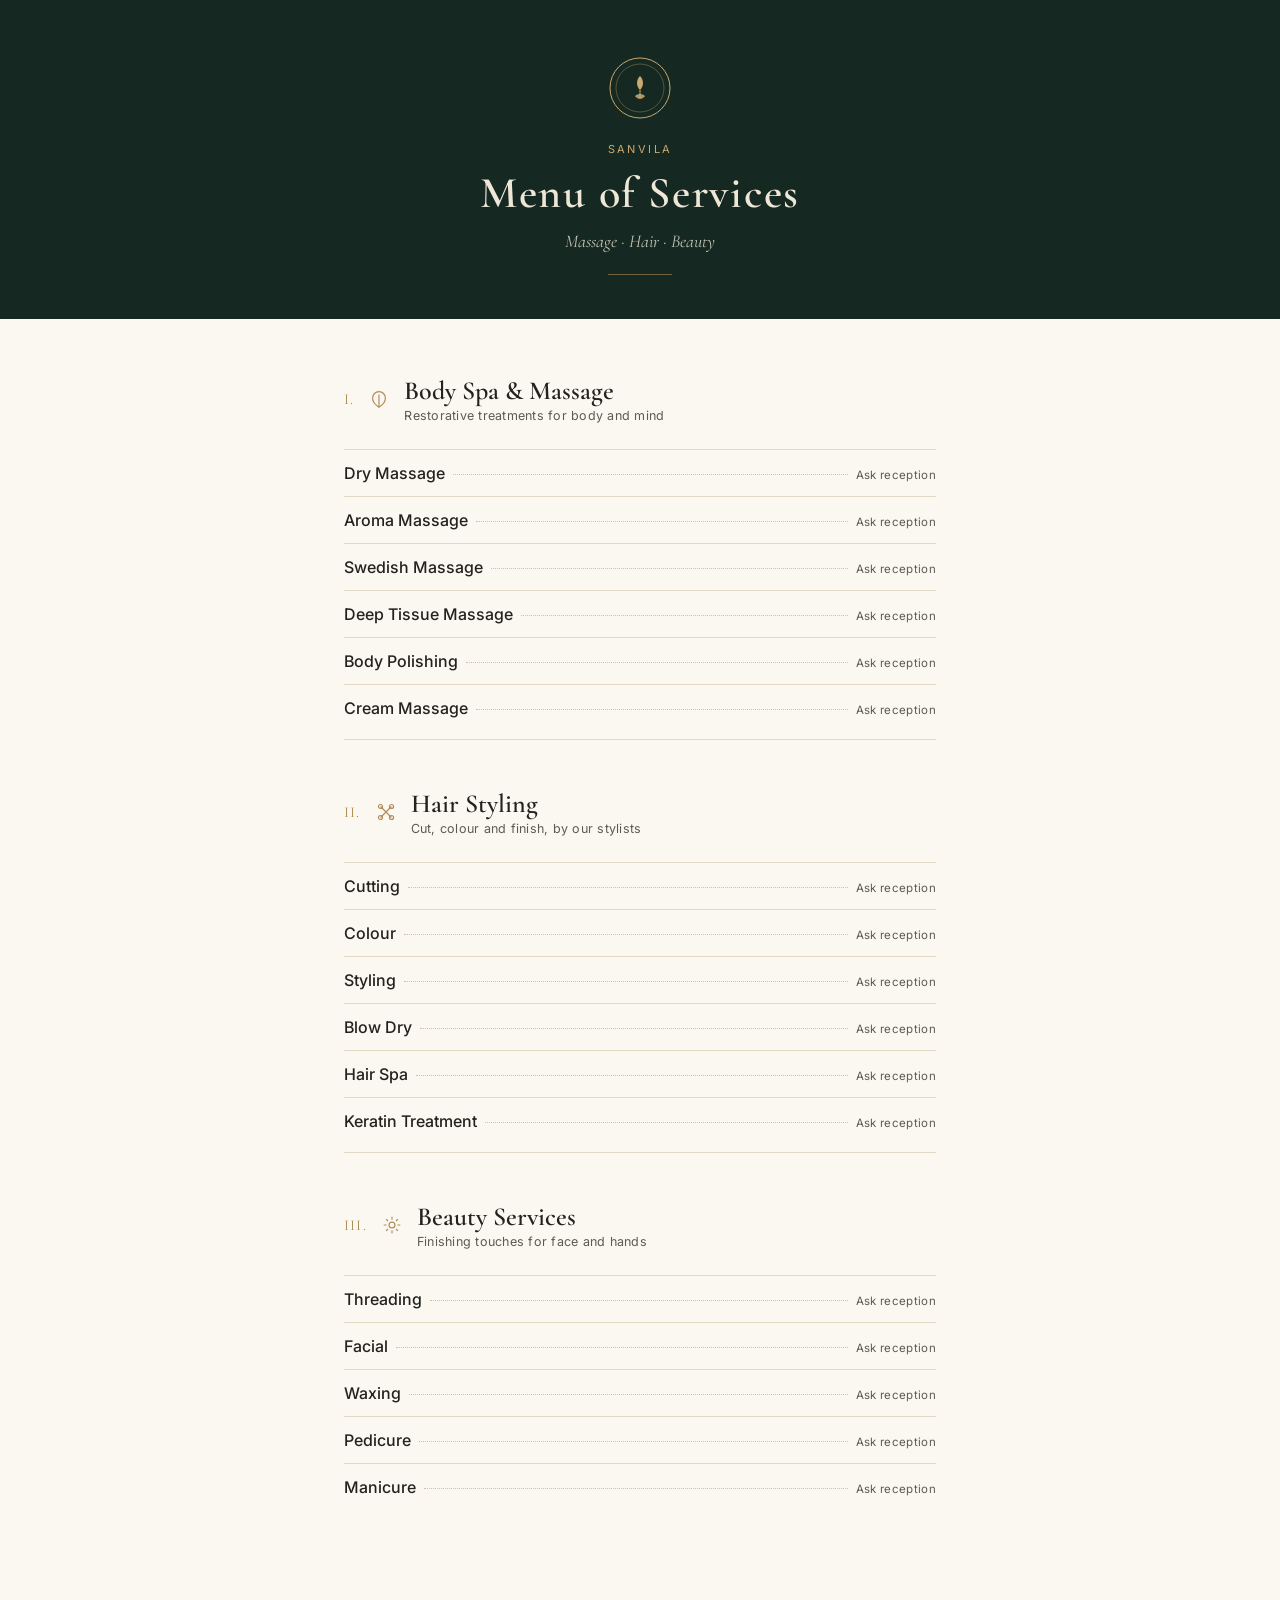
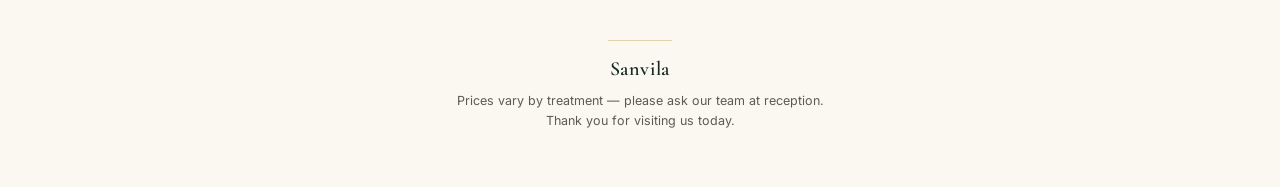
==== menu.html @ 435ff44e "Add files via upload" ====
<!DOCTYPE html>
<html lang="en">
<head>
<meta charset="UTF-8">
<meta name="viewport" content="width=device-width, initial-scale=1.0">
<title>Sanvila — Menu of Services</title>
<link rel="preconnect" href="https://fonts.googleapis.com">
<link rel="preconnect" href="https://fonts.gstatic.com" crossorigin>
<link href="https://fonts.googleapis.com/css2?family=Cormorant+Garamond:wght@500;600&family=Inter:wght@400;500;600&display=swap" rel="stylesheet">
<style>
  :root{
    --forest:#152922; --sand:#EEE7D8; --cream:#FBF8F1;
    --gold:#B08D57; --gold-light:#CBA96E; --charcoal:#22221E;
    --charcoal-soft:#5B5B52; --line:#E2D9C4;
  }
  *{box-sizing:border-box;}
  html{scroll-behavior:smooth;}
  body{margin:0;background:var(--cream);color:var(--charcoal);font-family:Inter,system-ui,sans-serif;}

  .hero{background:var(--forest);color:var(--sand);padding:56px 24px 44px;text-align:center;position:relative;}
  .seal{width:64px;height:64px;margin:0 auto 18px;}
  .eyebrow{font-size:11px;letter-spacing:.22em;text-transform:uppercase;color:var(--gold-light);margin-bottom:10px;}
  .word{font-family:'Cormorant Garamond',Georgia,serif;font-size:44px;font-weight:600;letter-spacing:.04em;margin:0;}
  .tag{font-family:'Cormorant Garamond',Georgia,serif;font-style:italic;font-size:18px;color:var(--sand);opacity:.8;margin-top:10px;}
  .hero-rule{width:64px;height:1px;background:var(--gold);margin:22px auto 0;opacity:.6;}

  main{max-width:640px;margin:0 auto;padding:8px 24px 60px;}

  .section{padding:48px 0 8px;border-bottom:1px solid var(--line);}
  .section:last-of-type{border-bottom:none;}
  .sec-head{display:flex;align-items:center;gap:14px;margin-bottom:26px;}
  .sec-num{font-family:'Cormorant Garamond',Georgia,serif;font-size:15px;color:var(--gold);letter-spacing:.08em;}
  .sec-glyph{width:22px;height:22px;color:var(--gold);flex:none;}
  .sec-title{font-family:'Cormorant Garamond',Georgia,serif;font-size:26px;font-weight:600;margin:0;}
  .sec-sub{font-size:12.5px;color:var(--charcoal-soft);margin-top:2px;letter-spacing:.02em;}

  .item{display:flex;align-items:baseline;gap:8px;padding:13px 0;border-top:1px solid var(--line);}
  .item:first-of-type{border-top:none;}
  .item-name{font-size:16px;font-weight:500;color:var(--charcoal);}
  .item-leader{flex:1;border-bottom:1px dotted var(--gold-light);height:1px;transform:translateY(-4px);opacity:.7;}
  .item-note{font-size:11.5px;color:var(--charcoal-soft);letter-spacing:.03em;white-space:nowrap;}

  footer{text-align:center;padding:40px 24px 56px;color:var(--charcoal-soft);}
  footer .hero-rule{background:var(--gold-light);opacity:.5;}
  footer .word{font-size:20px;color:var(--forest);margin-top:16px;}
  footer .note{font-size:12.5px;margin-top:10px;line-height:1.6;}

  @media (max-width:420px){
    .word{font-size:36px;}
    .sec-title{font-size:22px;}
  }
</style>
</head>
<body>

  <div class="hero">
    <svg class="seal" viewBox="0 0 64 64" fill="none" xmlns="http://www.w3.org/2000/svg">
      <circle cx="32" cy="32" r="30" stroke="#CBA96E" stroke-width="1"/>
      <circle cx="32" cy="32" r="24" stroke="#CBA96E" stroke-width="0.6" opacity=".6"/>
      <path d="M32 20c4 4 4 10 0 14c-4-4-4-10 0-14z" fill="#CBA96E"/>
      <path d="M32 34v8" stroke="#CBA96E" stroke-width="1"/>
      <path d="M32 38c-3 0-5 2-5 2s2 3 5 3 5-3 5-3-2-2-5-2z" fill="#CBA96E" opacity=".85"/>
    </svg>
    <div class="eyebrow">Sanvila</div>
    <h1 class="word">Menu of Services</h1>
    <div class="tag">Massage &middot; Hair &middot; Beauty</div>
    <div class="hero-rule"></div>
  </div>

  <main>

    <div class="section">
      <div class="sec-head">
        <span class="sec-num">I.</span>
        <svg class="sec-glyph" viewBox="0 0 24 24" fill="none" stroke="currentColor" stroke-width="1.3"><path d="M12 21c-4-2.5-7-6-7-10a7 7 0 0 1 14 0c0 4-3 7.5-7 10z"/><path d="M12 21V7"/></svg>
        <div>
          <h2 class="sec-title">Body Spa &amp; Massage</h2>
          <div class="sec-sub">Restorative treatments for body and mind</div>
        </div>
      </div>
      <div class="item"><span class="item-name">Dry Massage</span><span class="item-leader"></span><span class="item-note">Ask reception</span></div>
      <div class="item"><span class="item-name">Aroma Massage</span><span class="item-leader"></span><span class="item-note">Ask reception</span></div>
      <div class="item"><span class="item-name">Swedish Massage</span><span class="item-leader"></span><span class="item-note">Ask reception</span></div>
      <div class="item"><span class="item-name">Deep Tissue Massage</span><span class="item-leader"></span><span class="item-note">Ask reception</span></div>
      <div class="item"><span class="item-name">Body Polishing</span><span class="item-leader"></span><span class="item-note">Ask reception</span></div>
      <div class="item"><span class="item-name">Cream Massage</span><span class="item-leader"></span><span class="item-note">Ask reception</span></div>
    </div>

    <div class="section">
      <div class="sec-head">
        <span class="sec-num">II.</span>
        <svg class="sec-glyph" viewBox="0 0 24 24" fill="none" stroke="currentColor" stroke-width="1.3"><path d="M6 6l12 12M18 6L6 18"/><circle cx="6" cy="18" r="2.2"/><circle cx="18" cy="18" r="2.2"/><circle cx="6" cy="6" r="2.2"/><circle cx="18" cy="6" r="2.2"/></svg>
        <div>
          <h2 class="sec-title">Hair Styling</h2>
          <div class="sec-sub">Cut, colour and finish, by our stylists</div>
        </div>
      </div>
      <div class="item"><span class="item-name">Cutting</span><span class="item-leader"></span><span class="item-note">Ask reception</span></div>
      <div class="item"><span class="item-name">Colour</span><span class="item-leader"></span><span class="item-note">Ask reception</span></div>
      <div class="item"><span class="item-name">Styling</span><span class="item-leader"></span><span class="item-note">Ask reception</span></div>
      <div class="item"><span class="item-name">Blow Dry</span><span class="item-leader"></span><span class="item-note">Ask reception</span></div>
      <div class="item"><span class="item-name">Hair Spa</span><span class="item-leader"></span><span class="item-note">Ask reception</span></div>
      <div class="item"><span class="item-name">Keratin Treatment</span><span class="item-leader"></span><span class="item-note">Ask reception</span></div>
    </div>

    <div class="section">
      <div class="sec-head">
        <span class="sec-num">III.</span>
        <svg class="sec-glyph" viewBox="0 0 24 24" fill="none" stroke="currentColor" stroke-width="1.3"><path d="M12 3v3M12 18v3M3 12h3M18 12h3M5.6 5.6l2 2M16.4 16.4l2 2M5.6 18.4l2-2M16.4 7.6l2-2"/><circle cx="12" cy="12" r="3.2"/></svg>
        <div>
          <h2 class="sec-title">Beauty Services</h2>
          <div class="sec-sub">Finishing touches for face and hands</div>
        </div>
      </div>
      <div class="item"><span class="item-name">Threading</span><span class="item-leader"></span><span class="item-note">Ask reception</span></div>
      <div class="item"><span class="item-name">Facial</span><span class="item-leader"></span><span class="item-note">Ask reception</span></div>
      <div class="item"><span class="item-name">Waxing</span><span class="item-leader"></span><span class="item-note">Ask reception</span></div>
      <div class="item"><span class="item-name">Pedicure</span><span class="item-leader"></span><span class="item-note">Ask reception</span></div>
      <div class="item"><span class="item-name">Manicure</span><span class="item-leader"></span><span class="item-note">Ask reception</span></div>
    </div>

  </main>

  <footer>
    <div class="hero-rule"></div>
    <div class="word">Sanvila</div>
    <div class="note">Prices vary by treatment &mdash; please ask our team at reception.<br>Thank you for visiting us today.</div>
  </footer>

</body>
</html>
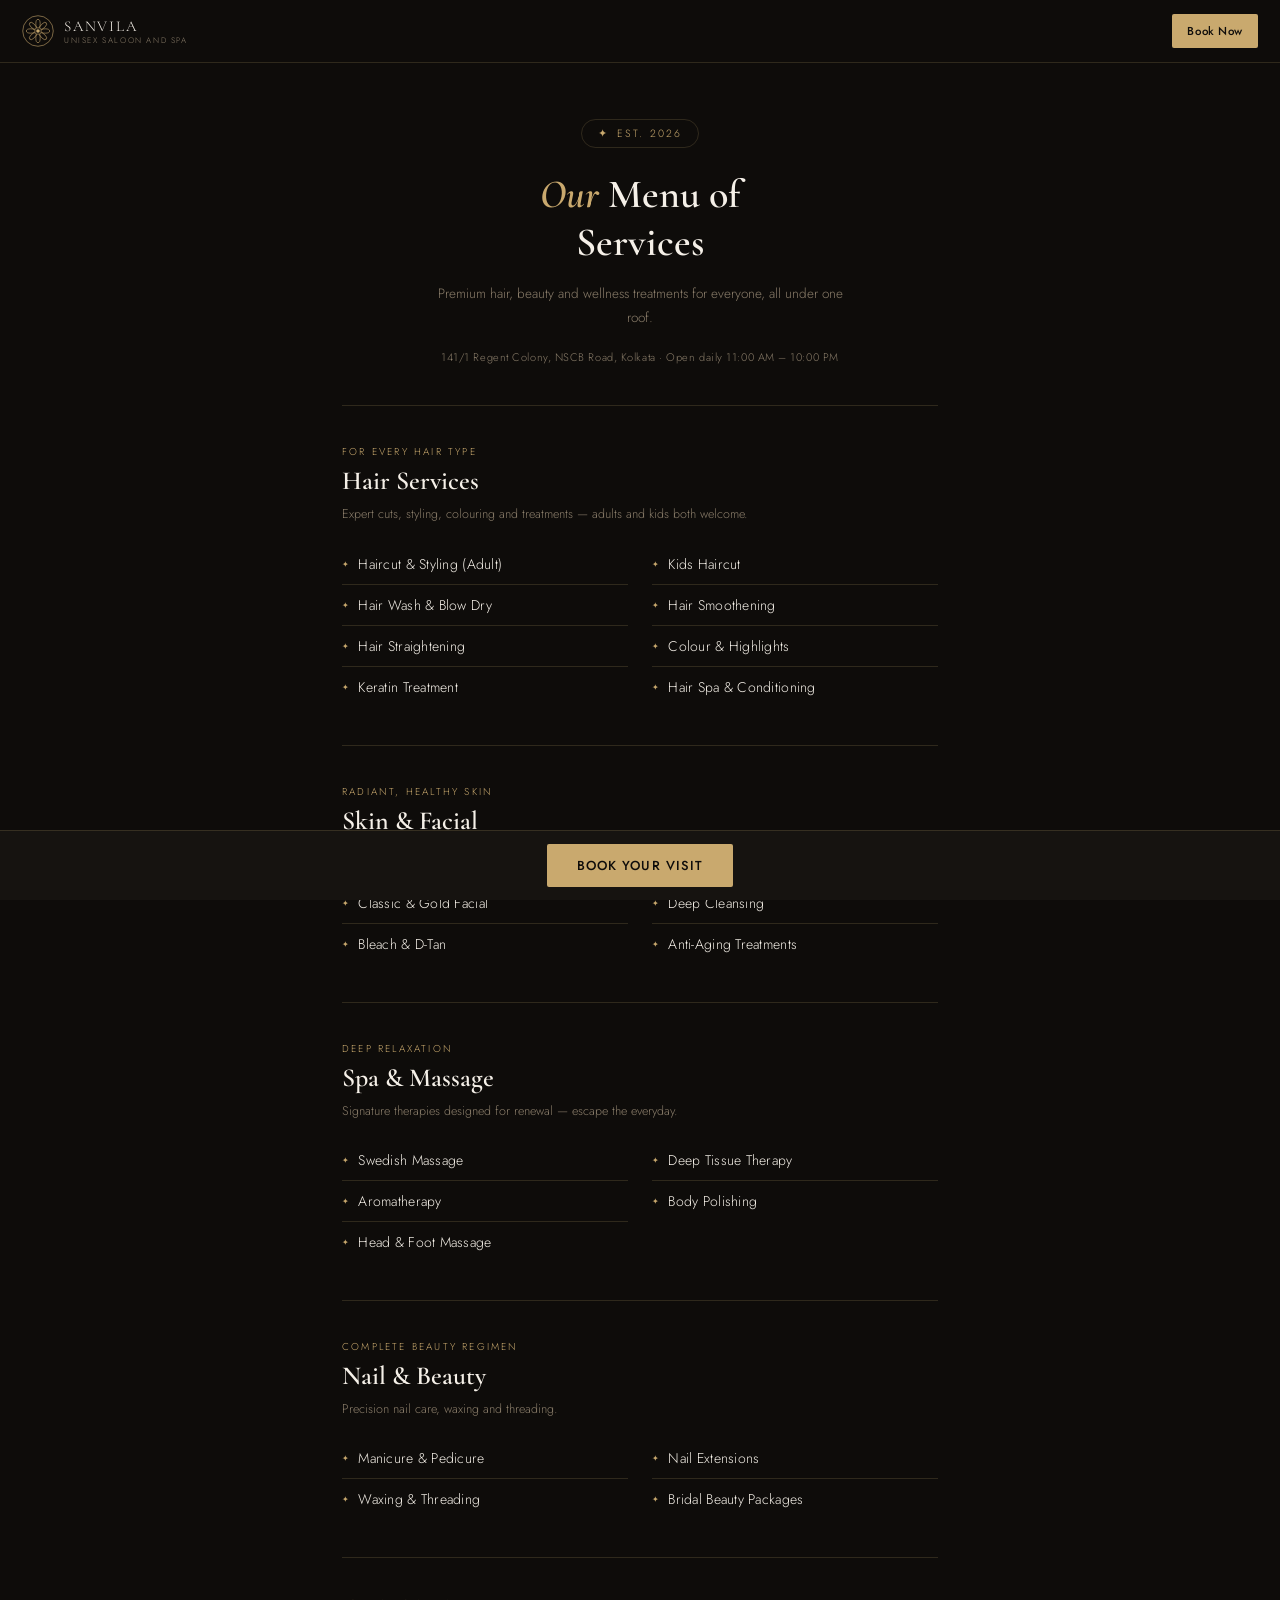
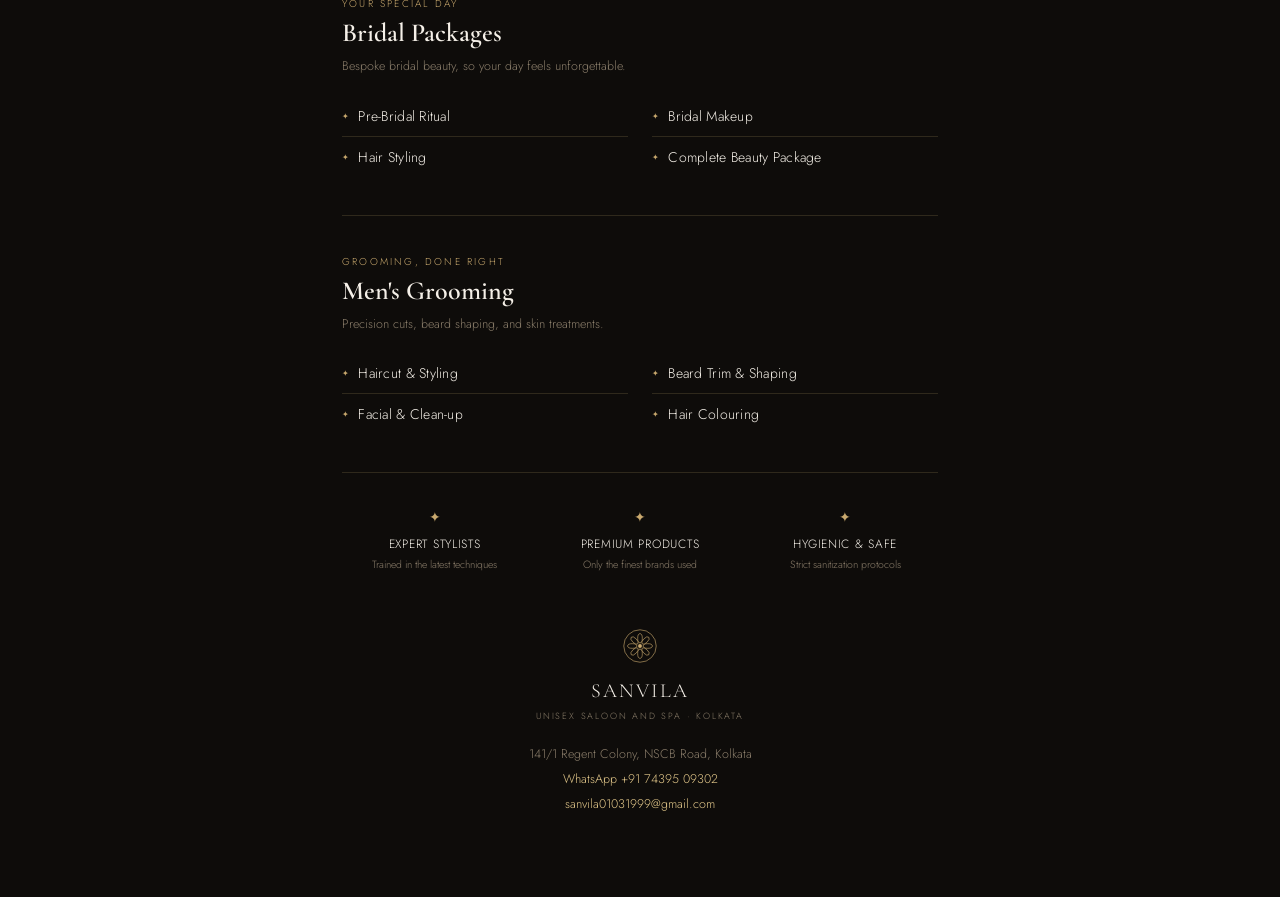
==== commit 65cb2201: "Update menu.html" ====
--- a/menu.html
+++ b/menu.html
@@ -4,128 +4,226 @@
 <meta charset="UTF-8">
 <meta name="viewport" content="width=device-width, initial-scale=1.0">
 <title>Sanvila — Menu of Services</title>
+<meta name="description" content="Sanvila Unisex Saloon & Spa — full menu of hair, skin, spa, nail, bridal and grooming services. Kolkata.">
 <link rel="preconnect" href="https://fonts.googleapis.com">
 <link rel="preconnect" href="https://fonts.gstatic.com" crossorigin>
-<link href="https://fonts.googleapis.com/css2?family=Cormorant+Garamond:wght@500;600&family=Inter:wght@400;500;600&display=swap" rel="stylesheet">
+<link href="https://fonts.googleapis.com/css2?family=Cormorant+Garamond:ital,wght@0,400;0,600;1,400&family=Jost:wght@300;400;500&display=swap" rel="stylesheet">
 <style>
   :root{
-    --forest:#152922; --sand:#EEE7D8; --cream:#FBF8F1;
-    --gold:#B08D57; --gold-light:#CBA96E; --charcoal:#22221E;
-    --charcoal-soft:#5B5B52; --line:#E2D9C4;
+    --ink:#0e0c0a; --panel:#161310; --card:#1b1712;
+    --gold:#c9a96e; --gold-light:#e2c78a; --cream:#f5f0e8; --muted:#8a7d6a;
+    --line:rgba(201,169,110,.18);
   }
   *{box-sizing:border-box;}
   html{scroll-behavior:smooth;}
-  body{margin:0;background:var(--cream);color:var(--charcoal);font-family:Inter,system-ui,sans-serif;}
-
-  .hero{background:var(--forest);color:var(--sand);padding:56px 24px 44px;text-align:center;position:relative;}
-  .seal{width:64px;height:64px;margin:0 auto 18px;}
-  .eyebrow{font-size:11px;letter-spacing:.22em;text-transform:uppercase;color:var(--gold-light);margin-bottom:10px;}
-  .word{font-family:'Cormorant Garamond',Georgia,serif;font-size:44px;font-weight:600;letter-spacing:.04em;margin:0;}
-  .tag{font-family:'Cormorant Garamond',Georgia,serif;font-style:italic;font-size:18px;color:var(--sand);opacity:.8;margin-top:10px;}
-  .hero-rule{width:64px;height:1px;background:var(--gold);margin:22px auto 0;opacity:.6;}
-
-  main{max-width:640px;margin:0 auto;padding:8px 24px 60px;}
-
-  .section{padding:48px 0 8px;border-bottom:1px solid var(--line);}
-  .section:last-of-type{border-bottom:none;}
-  .sec-head{display:flex;align-items:center;gap:14px;margin-bottom:26px;}
-  .sec-num{font-family:'Cormorant Garamond',Georgia,serif;font-size:15px;color:var(--gold);letter-spacing:.08em;}
-  .sec-glyph{width:22px;height:22px;color:var(--gold);flex:none;}
-  .sec-title{font-family:'Cormorant Garamond',Georgia,serif;font-size:26px;font-weight:600;margin:0;}
-  .sec-sub{font-size:12.5px;color:var(--charcoal-soft);margin-top:2px;letter-spacing:.02em;}
-
-  .item{display:flex;align-items:baseline;gap:8px;padding:13px 0;border-top:1px solid var(--line);}
-  .item:first-of-type{border-top:none;}
-  .item-name{font-size:16px;font-weight:500;color:var(--charcoal);}
-  .item-leader{flex:1;border-bottom:1px dotted var(--gold-light);height:1px;transform:translateY(-4px);opacity:.7;}
-  .item-note{font-size:11.5px;color:var(--charcoal-soft);letter-spacing:.03em;white-space:nowrap;}
-
-  footer{text-align:center;padding:40px 24px 56px;color:var(--charcoal-soft);}
-  footer .hero-rule{background:var(--gold-light);opacity:.5;}
-  footer .word{font-size:20px;color:var(--forest);margin-top:16px;}
-  footer .note{font-size:12.5px;margin-top:10px;line-height:1.6;}
+  body{margin:0;background:var(--ink);color:var(--cream);font-family:'Jost',sans-serif;font-weight:300;padding-bottom:70px;}
+  em{font-style:italic;font-family:'Cormorant Garamond',serif;color:var(--gold);}
+
+  .topbar{position:sticky;top:0;z-index:20;background:var(--ink);border-bottom:1px solid var(--line);
+    display:flex;align-items:center;justify-content:space-between;padding:14px 22px;gap:12px;}
+  .brand{display:flex;align-items:center;gap:10px;text-decoration:none;color:inherit;}
+  .brand svg{width:32px;height:32px;color:var(--gold);}
+  .brand-text{display:flex;flex-direction:column;line-height:1.25;}
+  .brand-name{font-family:'Cormorant Garamond',serif;font-size:15px;letter-spacing:.12em;color:var(--cream);}
+  .brand-sub{font-size:8px;letter-spacing:.2em;color:var(--muted);}
+  .wa-btn{background:var(--gold);color:var(--ink);text-decoration:none;font-size:11.5px;font-weight:500;
+    letter-spacing:.05em;padding:9px 15px;border-radius:2px;white-space:nowrap;}
+
+  .hero{text-align:center;padding:56px 24px 40px;position:relative;}
+  .badge{display:inline-flex;align-items:center;gap:8px;border:1px solid var(--line);border-radius:20px;
+    padding:6px 16px;font-size:10.5px;letter-spacing:.2em;color:var(--gold);text-transform:uppercase;margin-bottom:22px;}
+  .hero h1{font-family:'Cormorant Garamond',serif;font-weight:600;font-size:40px;margin:0;line-height:1.2;color:var(--cream);}
+  .hero p{max-width:420px;margin:16px auto 0;font-size:13.5px;color:var(--muted);line-height:1.75;font-weight:300;}
+  .hero .addr{font-size:11px;color:var(--muted);margin-top:20px;letter-spacing:.05em;}
+
+  main{max-width:640px;margin:0 auto;padding:0 22px;}
+
+  .section{padding:38px 0;border-top:1px solid var(--line);}
+  .sec-eyebrow{font-size:10px;letter-spacing:.22em;text-transform:uppercase;color:var(--gold);margin-bottom:6px;}
+  .sec-title{font-family:'Cormorant Garamond',serif;font-size:26px;font-weight:600;margin:0 0 8px;color:var(--cream);}
+  .sec-desc{font-size:12.5px;color:var(--muted);line-height:1.7;max-width:480px;font-weight:300;}
+
+  .items{display:grid;grid-template-columns:1fr 1fr;gap:0 24px;margin-top:18px;}
+  .item{display:flex;align-items:baseline;gap:9px;padding:10px 0;font-size:14px;color:var(--cream);
+    border-top:1px solid var(--line);font-weight:300;letter-spacing:.02em;}
+  .items .item:nth-child(-n+2){border-top:none;}
+  .item::before{content:'✦';color:var(--gold);font-size:8px;position:relative;top:-2px;}
+
+  .features{display:grid;grid-template-columns:repeat(3,1fr);gap:20px;padding:34px 0 6px;border-top:1px solid var(--line);}
+  .feature{text-align:center;}
+  .feature .mark{color:var(--gold);font-size:14px;margin-bottom:8px;}
+  .feature .ft-title{font-size:12px;letter-spacing:.06em;color:var(--cream);}
+  .feature .ft-sub{font-size:10.5px;color:var(--muted);margin-top:4px;line-height:1.5;}
+
+  footer{text-align:center;padding:50px 24px 10px;}
+  footer svg{width:34px;height:34px;color:var(--gold);margin-bottom:10px;}
+  footer .word{font-family:'Cormorant Garamond',serif;font-size:20px;color:var(--cream);letter-spacing:.1em;}
+  footer .sub{font-size:9px;letter-spacing:.2em;text-transform:uppercase;color:var(--muted);margin:6px 0 20px;}
+  footer .contact{font-size:12.5px;line-height:2;color:var(--muted);}
+  footer a{color:var(--gold-light);text-decoration:none;}
+
+  .book-fixed{position:fixed;left:0;right:0;bottom:0;z-index:30;background:var(--panel);border-top:1px solid var(--line);
+    padding:13px 20px;display:flex;justify-content:center;}
+  .book-fixed a{background:var(--gold);color:var(--ink);text-decoration:none;font-size:13px;font-weight:500;
+    padding:12px 30px;border-radius:2px;letter-spacing:.08em;text-transform:uppercase;}
 
   @media (max-width:420px){
-    .word{font-size:36px;}
-    .sec-title{font-size:22px;}
+    .hero h1{font-size:31px;}
+    .items{grid-template-columns:1fr;}
+    .items .item:nth-child(2){border-top:1px solid var(--line);}
+    .items .item:nth-child(1){border-top:none;}
+    .features{grid-template-columns:1fr;text-align:left;}
+    .feature{display:flex;align-items:baseline;gap:10px;}
   }
 </style>
 </head>
 <body>
 
+  <div class="topbar">
+    <a href="https://sanvila-website.vercel.app/#home" class="brand">
+      <svg viewBox="0 0 44 44" fill="none" xmlns="http://www.w3.org/2000/svg">
+        <circle cx="22" cy="22" r="21" stroke="currentColor" stroke-width="0.8"/>
+        <g transform="translate(22,22)">
+          <ellipse cx="0" cy="-10" rx="3" ry="6" fill="none" stroke="currentColor" stroke-width="0.8" transform="rotate(0)"/>
+          <ellipse cx="0" cy="-10" rx="3" ry="6" fill="none" stroke="currentColor" stroke-width="0.8" transform="rotate(45)"/>
+          <ellipse cx="0" cy="-10" rx="3" ry="6" fill="none" stroke="currentColor" stroke-width="0.8" transform="rotate(90)"/>
+          <ellipse cx="0" cy="-10" rx="3" ry="6" fill="none" stroke="currentColor" stroke-width="0.8" transform="rotate(135)"/>
+          <ellipse cx="0" cy="-10" rx="3" ry="6" fill="none" stroke="currentColor" stroke-width="0.8" transform="rotate(180)"/>
+          <ellipse cx="0" cy="-10" rx="3" ry="6" fill="none" stroke="currentColor" stroke-width="0.8" transform="rotate(225)"/>
+          <ellipse cx="0" cy="-10" rx="3" ry="6" fill="none" stroke="currentColor" stroke-width="0.8" transform="rotate(270)"/>
+          <ellipse cx="0" cy="-10" rx="3" ry="6" fill="none" stroke="currentColor" stroke-width="0.8" transform="rotate(315)"/>
+          <circle cx="0" cy="0" r="2.5" fill="currentColor"/>
+        </g>
+      </svg>
+      <span class="brand-text">
+        <span class="brand-name">SANVILA</span>
+        <span class="brand-sub">UNISEX SALOON AND SPA</span>
+      </span>
+    </a>
+    <a class="wa-btn" href="https://wa.me/917439509302?text=Hi%20Sanvila!%20I%20would%20like%20to%20book%20an%20appointment." target="_blank" rel="noopener">Book Now</a>
+  </div>
+
   <div class="hero">
-    <svg class="seal" viewBox="0 0 64 64" fill="none" xmlns="http://www.w3.org/2000/svg">
-      <circle cx="32" cy="32" r="30" stroke="#CBA96E" stroke-width="1"/>
-      <circle cx="32" cy="32" r="24" stroke="#CBA96E" stroke-width="0.6" opacity=".6"/>
-      <path d="M32 20c4 4 4 10 0 14c-4-4-4-10 0-14z" fill="#CBA96E"/>
-      <path d="M32 34v8" stroke="#CBA96E" stroke-width="1"/>
-      <path d="M32 38c-3 0-5 2-5 2s2 3 5 3 5-3 5-3-2-2-5-2z" fill="#CBA96E" opacity=".85"/>
+    <div class="badge"><span>✦</span><span>Est. 2026</span></div>
+    <h1><em>Our</em> Menu of<br>Services</h1>
+    <p>Premium hair, beauty and wellness treatments for everyone, all under one roof.</p>
+    <div class="addr">141/1 Regent Colony, NSCB Road, Kolkata &middot; Open daily 11:00 AM – 10:00 PM</div>
+  </div>
+
+  <main>
+
+    <div class="section">
+      <div class="sec-eyebrow">For Every Hair Type</div>
+      <h2 class="sec-title">Hair Services</h2>
+      <div class="sec-desc">Expert cuts, styling, colouring and treatments — adults and kids both welcome.</div>
+      <div class="items">
+        <div class="item">Haircut &amp; Styling (Adult)</div>
+        <div class="item">Kids Haircut</div>
+        <div class="item">Hair Wash &amp; Blow Dry</div>
+        <div class="item">Hair Smoothening</div>
+        <div class="item">Hair Straightening</div>
+        <div class="item">Colour &amp; Highlights</div>
+        <div class="item">Keratin Treatment</div>
+        <div class="item">Hair Spa &amp; Conditioning</div>
+      </div>
+    </div>
+
+    <div class="section">
+      <div class="sec-eyebrow">Radiant, Healthy Skin</div>
+      <h2 class="sec-title">Skin &amp; Facial</h2>
+      <div class="sec-desc">Revitalising facials, clean-ups and advanced skin treatments.</div>
+      <div class="items">
+        <div class="item">Classic &amp; Gold Facial</div>
+        <div class="item">Deep Cleansing</div>
+        <div class="item">Bleach &amp; D-Tan</div>
+        <div class="item">Anti-Aging Treatments</div>
+      </div>
+    </div>
+
+    <div class="section">
+      <div class="sec-eyebrow">Deep Relaxation</div>
+      <h2 class="sec-title">Spa &amp; Massage</h2>
+      <div class="sec-desc">Signature therapies designed for renewal — escape the everyday.</div>
+      <div class="items">
+        <div class="item">Swedish Massage</div>
+        <div class="item">Deep Tissue Therapy</div>
+        <div class="item">Aromatherapy</div>
+        <div class="item">Body Polishing</div>
+        <div class="item">Head &amp; Foot Massage</div>
+      </div>
+    </div>
+
+    <div class="section">
+      <div class="sec-eyebrow">Complete Beauty Regimen</div>
+      <h2 class="sec-title">Nail &amp; Beauty</h2>
+      <div class="sec-desc">Precision nail care, waxing and threading.</div>
+      <div class="items">
+        <div class="item">Manicure &amp; Pedicure</div>
+        <div class="item">Nail Extensions</div>
+        <div class="item">Waxing &amp; Threading</div>
+        <div class="item">Bridal Beauty Packages</div>
+      </div>
+    </div>
+
+    <div class="section">
+      <div class="sec-eyebrow">Your Special Day</div>
+      <h2 class="sec-title">Bridal Packages</h2>
+      <div class="sec-desc">Bespoke bridal beauty, so your day feels unforgettable.</div>
+      <div class="items">
+        <div class="item">Pre-Bridal Ritual</div>
+        <div class="item">Bridal Makeup</div>
+        <div class="item">Hair Styling</div>
+        <div class="item">Complete Beauty Package</div>
+      </div>
+    </div>
+
+    <div class="section">
+      <div class="sec-eyebrow">Grooming, Done Right</div>
+      <h2 class="sec-title">Men's Grooming</h2>
+      <div class="sec-desc">Precision cuts, beard shaping, and skin treatments.</div>
+      <div class="items">
+        <div class="item">Haircut &amp; Styling</div>
+        <div class="item">Beard Trim &amp; Shaping</div>
+        <div class="item">Facial &amp; Clean-up</div>
+        <div class="item">Hair Colouring</div>
+      </div>
+    </div>
+
+    <div class="features">
+      <div class="feature"><div class="mark">✦</div><div class="ft-title">EXPERT STYLISTS</div><div class="ft-sub">Trained in the latest techniques</div></div>
+      <div class="feature"><div class="mark">✦</div><div class="ft-title">PREMIUM PRODUCTS</div><div class="ft-sub">Only the finest brands used</div></div>
+      <div class="feature"><div class="mark">✦</div><div class="ft-title">HYGIENIC &amp; SAFE</div><div class="ft-sub">Strict sanitization protocols</div></div>
+    </div>
+
+  </main>
+
+  <footer>
+    <svg viewBox="0 0 44 44" fill="none" xmlns="http://www.w3.org/2000/svg">
+      <circle cx="22" cy="22" r="21" stroke="currentColor" stroke-width="0.8"/>
+      <g transform="translate(22,22)">
+        <ellipse cx="0" cy="-10" rx="3" ry="6" fill="none" stroke="currentColor" stroke-width="0.8" transform="rotate(0)"/>
+        <ellipse cx="0" cy="-10" rx="3" ry="6" fill="none" stroke="currentColor" stroke-width="0.8" transform="rotate(45)"/>
+        <ellipse cx="0" cy="-10" rx="3" ry="6" fill="none" stroke="currentColor" stroke-width="0.8" transform="rotate(90)"/>
+        <ellipse cx="0" cy="-10" rx="3" ry="6" fill="none" stroke="currentColor" stroke-width="0.8" transform="rotate(135)"/>
+        <ellipse cx="0" cy="-10" rx="3" ry="6" fill="none" stroke="currentColor" stroke-width="0.8" transform="rotate(180)"/>
+        <ellipse cx="0" cy="-10" rx="3" ry="6" fill="none" stroke="currentColor" stroke-width="0.8" transform="rotate(225)"/>
+        <ellipse cx="0" cy="-10" rx="3" ry="6" fill="none" stroke="currentColor" stroke-width="0.8" transform="rotate(270)"/>
+        <ellipse cx="0" cy="-10" rx="3" ry="6" fill="none" stroke="currentColor" stroke-width="0.8" transform="rotate(315)"/>
+        <circle cx="0" cy="0" r="2.5" fill="currentColor"/>
+      </g>
     </svg>
-    <div class="eyebrow">Sanvila</div>
-    <h1 class="word">Menu of Services</h1>
-    <div class="tag">Massage &middot; Hair &middot; Beauty</div>
-    <div class="hero-rule"></div>
+    <div class="word">SANVILA</div>
+    <div class="sub">Unisex Saloon and Spa &middot; Kolkata</div>
+    <div class="contact">
+      141/1 Regent Colony, NSCB Road, Kolkata<br>
+      <a href="https://wa.me/917439509302">WhatsApp +91 74395 09302</a><br>
+      <a href="mailto:sanvila01031999@gmail.com">sanvila01031999@gmail.com</a>
+    </div>
+  </footer>
+
+  <div class="book-fixed">
+    <a href="https://wa.me/917439509302?text=Hi%20Sanvila!%20I%20would%20like%20to%20book%20an%20appointment." target="_blank" rel="noopener">Book Your Visit</a>
   </div>
-
-  <main>
-
-    <div class="section">
-      <div class="sec-head">
-        <span class="sec-num">I.</span>
-        <svg class="sec-glyph" viewBox="0 0 24 24" fill="none" stroke="currentColor" stroke-width="1.3"><path d="M12 21c-4-2.5-7-6-7-10a7 7 0 0 1 14 0c0 4-3 7.5-7 10z"/><path d="M12 21V7"/></svg>
-        <div>
-          <h2 class="sec-title">Body Spa &amp; Massage</h2>
-          <div class="sec-sub">Restorative treatments for body and mind</div>
-        </div>
-      </div>
-      <div class="item"><span class="item-name">Dry Massage</span><span class="item-leader"></span><span class="item-note">Ask reception</span></div>
-      <div class="item"><span class="item-name">Aroma Massage</span><span class="item-leader"></span><span class="item-note">Ask reception</span></div>
-      <div class="item"><span class="item-name">Swedish Massage</span><span class="item-leader"></span><span class="item-note">Ask reception</span></div>
-      <div class="item"><span class="item-name">Deep Tissue Massage</span><span class="item-leader"></span><span class="item-note">Ask reception</span></div>
-      <div class="item"><span class="item-name">Body Polishing</span><span class="item-leader"></span><span class="item-note">Ask reception</span></div>
-      <div class="item"><span class="item-name">Cream Massage</span><span class="item-leader"></span><span class="item-note">Ask reception</span></div>
-    </div>
-
-    <div class="section">
-      <div class="sec-head">
-        <span class="sec-num">II.</span>
-        <svg class="sec-glyph" viewBox="0 0 24 24" fill="none" stroke="currentColor" stroke-width="1.3"><path d="M6 6l12 12M18 6L6 18"/><circle cx="6" cy="18" r="2.2"/><circle cx="18" cy="18" r="2.2"/><circle cx="6" cy="6" r="2.2"/><circle cx="18" cy="6" r="2.2"/></svg>
-        <div>
-          <h2 class="sec-title">Hair Styling</h2>
-          <div class="sec-sub">Cut, colour and finish, by our stylists</div>
-        </div>
-      </div>
-      <div class="item"><span class="item-name">Cutting</span><span class="item-leader"></span><span class="item-note">Ask reception</span></div>
-      <div class="item"><span class="item-name">Colour</span><span class="item-leader"></span><span class="item-note">Ask reception</span></div>
-      <div class="item"><span class="item-name">Styling</span><span class="item-leader"></span><span class="item-note">Ask reception</span></div>
-      <div class="item"><span class="item-name">Blow Dry</span><span class="item-leader"></span><span class="item-note">Ask reception</span></div>
-      <div class="item"><span class="item-name">Hair Spa</span><span class="item-leader"></span><span class="item-note">Ask reception</span></div>
-      <div class="item"><span class="item-name">Keratin Treatment</span><span class="item-leader"></span><span class="item-note">Ask reception</span></div>
-    </div>
-
-    <div class="section">
-      <div class="sec-head">
-        <span class="sec-num">III.</span>
-        <svg class="sec-glyph" viewBox="0 0 24 24" fill="none" stroke="currentColor" stroke-width="1.3"><path d="M12 3v3M12 18v3M3 12h3M18 12h3M5.6 5.6l2 2M16.4 16.4l2 2M5.6 18.4l2-2M16.4 7.6l2-2"/><circle cx="12" cy="12" r="3.2"/></svg>
-        <div>
-          <h2 class="sec-title">Beauty Services</h2>
-          <div class="sec-sub">Finishing touches for face and hands</div>
-        </div>
-      </div>
-      <div class="item"><span class="item-name">Threading</span><span class="item-leader"></span><span class="item-note">Ask reception</span></div>
-      <div class="item"><span class="item-name">Facial</span><span class="item-leader"></span><span class="item-note">Ask reception</span></div>
-      <div class="item"><span class="item-name">Waxing</span><span class="item-leader"></span><span class="item-note">Ask reception</span></div>
-      <div class="item"><span class="item-name">Pedicure</span><span class="item-leader"></span><span class="item-note">Ask reception</span></div>
-      <div class="item"><span class="item-name">Manicure</span><span class="item-leader"></span><span class="item-note">Ask reception</span></div>
-    </div>
-
-  </main>
-
-  <footer>
-    <div class="hero-rule"></div>
-    <div class="word">Sanvila</div>
-    <div class="note">Prices vary by treatment &mdash; please ask our team at reception.<br>Thank you for visiting us today.</div>
-  </footer>
 
 </body>
 </html>
